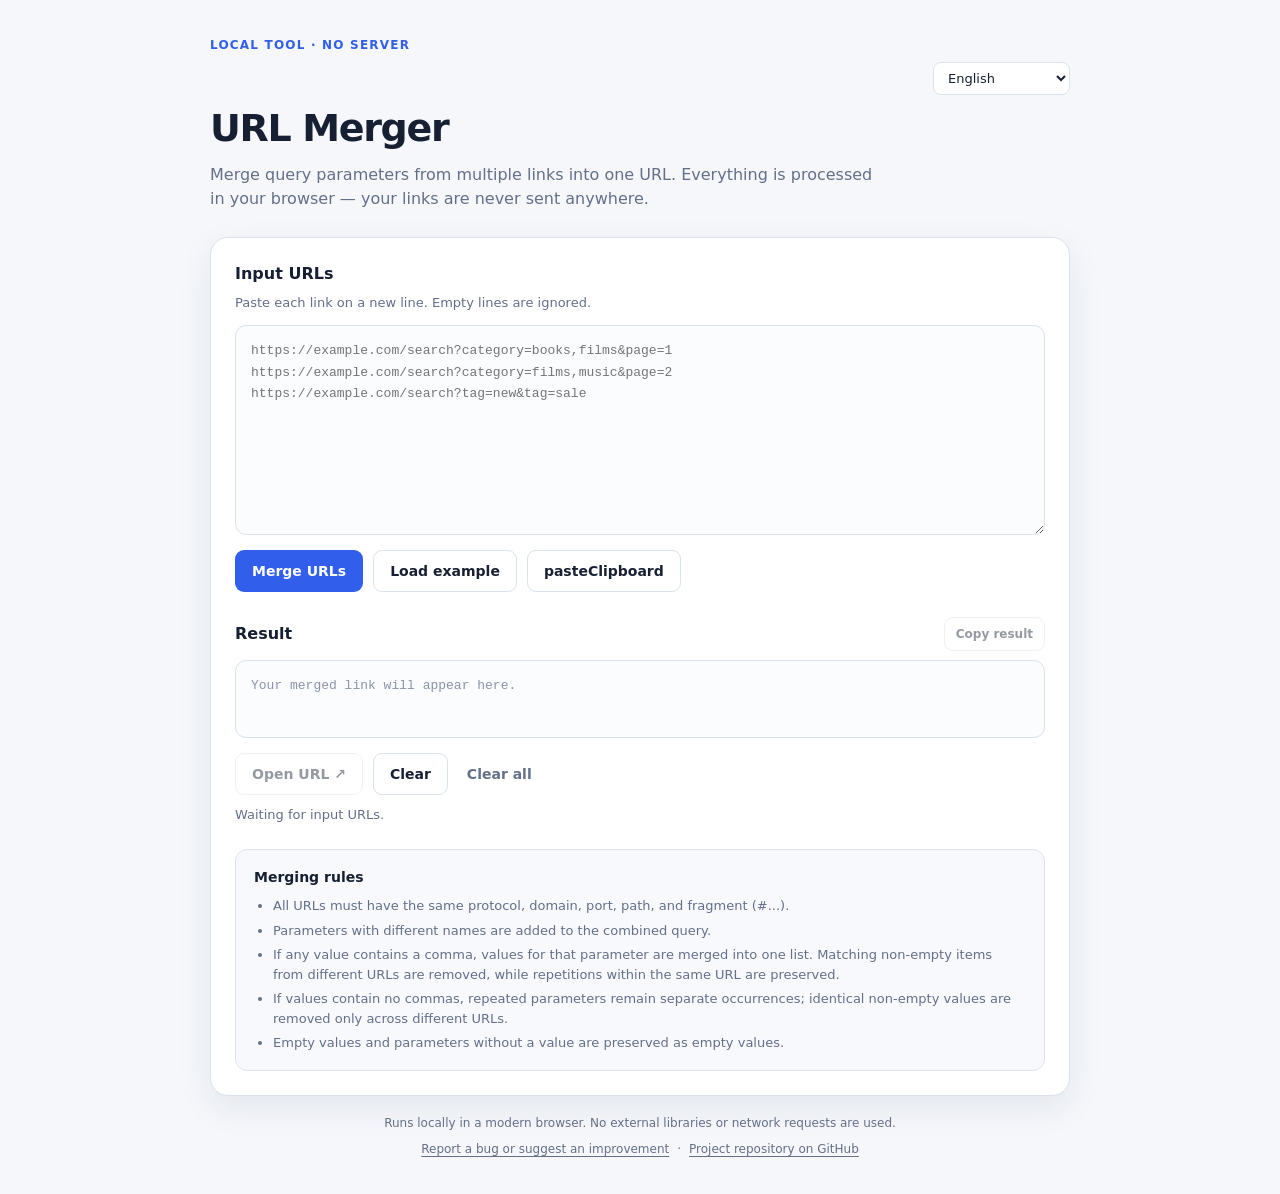
==== index.html @ 236a7df3 "Highlight merged result, relocate copy and clear controls, add clipboard paste" ====
<!doctype html>
<html lang="uk">
<head>
  <meta charset="utf-8">
  <meta name="viewport" content="width=device-width, initial-scale=1">
  <meta name="theme-color" content="#f5f7fb" media="(prefers-color-scheme: light)">
  <meta name="theme-color" content="#111827" media="(prefers-color-scheme: dark)">
  <title>URL Merger — об'єднання параметрів URL</title>
  <meta name="description" content="URL Merger combines query parameters from multiple URLs into one link. Remove duplicates, choose parameters, and copy or open the result — all locally in your browser.">
  <link rel="manifest" href="./manifest.webmanifest">
  <meta name="apple-mobile-web-app-capable" content="yes">
  <meta name="apple-mobile-web-app-status-bar-style" content="default">
  <meta name="apple-mobile-web-app-title" content="URL Merger">
  <link rel="apple-touch-icon" href="./assets/apple-touch-icon.png">
  <link rel="canonical" href="https://vitalijr2.github.io/url-merger/">
  <meta property="og:type" content="website">
  <meta property="og:site_name" content="URL Merger">
  <meta property="og:title" content="URL Merger — Merge URL Query Parameters">
  <meta property="og:description" content="Merge URL query parameters, remove duplicates, and choose which parameters to keep. Free, private, and browser-based.">
  <meta property="og:url" content="https://vitalijr2.github.io/url-merger/">
  <meta property="og:image" content="https://vitalijr2.github.io/url-merger/assets/url-merger-og.png">
  <meta property="og:image:secure_url" content="https://vitalijr2.github.io/url-merger/assets/url-merger-og.png">
  <meta property="og:image:type" content="image/png">
  <meta property="og:image:width" content="1200">
  <meta property="og:image:height" content="630">
  <meta property="og:image:alt" content="URL Merger logo with a black cat digging">
  <meta property="og:logo" content="https://vitalijr2.github.io/url-merger/assets/url-merger-logo.png">
  <meta property="og:locale" content="en_US">
  <meta name="twitter:card" content="summary_large_image">
  <meta name="twitter:image" content="https://vitalijr2.github.io/url-merger/assets/url-merger-og.png">
  <meta name="twitter:title" content="URL Merger — Merge URL Query Parameters">
  <meta name="twitter:description" content="Combine query parameters from multiple URLs into one link, directly in your browser.">
  <script type="application/ld+json">{"@context":"https://schema.org","@type":"WebApplication","name":"URL Merger","url":"https://vitalijr2.github.io/url-merger/","description":"Merge query parameters from multiple URLs into one link, locally in your browser.","applicationCategory":"UtilitiesApplication","operatingSystem":"Any","image":"https://vitalijr2.github.io/url-merger/assets/url-merger-og.png","logo":"https://vitalijr2.github.io/url-merger/assets/url-merger-logo.png"}</script>
  <link rel="icon" type="image/svg+xml" href="data:image/svg+xml,%3Csvg xmlns='http://www.w3.org/2000/svg' viewBox='0 0 100 100'%3E%3Crect width='100' height='100' rx='20' fill='%23315eea'/%3E%3Ctext x='50' y='67' font-size='58' font-family='Arial,sans-serif' font-weight='bold' text-anchor='middle' fill='white'%3EU%3C/text%3E%3C/svg%3E">
  <style>
    :root {
      color-scheme: light;
      --bg: #f5f7fb; --surface: #fff; --text: #172033; --muted: #647089;
      --border: #dce2ec; --accent: #315eea; --accent-hover: #244bd0;
      --danger: #b42318; --success: #18794e; --shadow: 0 12px 34px rgba(28,43,74,.08);
      --field: #fbfcfe; --secondary: #fff; --secondary-hover: #f7f9fc;
      --text-hover: #f1f4f9; --details: #f7f9fd; --placeholder: #8a94a8;
    }
    @media (prefers-color-scheme: dark) {
      :root {
        color-scheme: dark;
        --bg: #111827; --surface: #1f2937; --text: #f3f4f6; --muted: #aab6c8;
        --border: #425069; --accent: #8faaff; --accent-hover: #b1c4ff;
        --danger: #ff9892; --success: #74d8a5; --shadow: 0 12px 34px rgba(0,0,0,.22);
        --field: #151f30; --secondary: #273449; --secondary-hover: #35445d;
        --text-hover: #344258; --details: #253247; --placeholder: #9daac0;
      }
    }
    * { box-sizing: border-box; }
    body { margin: 0; padding: 36px 18px; background: var(--bg); color: var(--text); font: 16px/1.5 system-ui,-apple-system,BlinkMacSystemFont,"Segoe UI",sans-serif; }
    main { width: min(860px,100%); margin: 0 auto; }
    header { margin-bottom: 26px; }
    .eyebrow { margin: 0 0 8px; color: var(--accent); font-size: 12px; font-weight: 750; letter-spacing: .1em; text-transform: uppercase; }
    h1 { margin: 0; font-size: clamp(28px,5vw,38px); line-height: 1.15; letter-spacing: -.035em; }
    .intro { max-width: 680px; margin: 12px 0 0; color: var(--muted); }
    .panel { padding: 24px; background: var(--surface); border: 1px solid var(--border); border-radius: 18px; box-shadow: var(--shadow); }
    label,.section-heading { display: block; margin-bottom: 9px; font-weight: 700; }
    .hint { margin: -2px 0 13px; color: var(--muted); font-size: 13px; }
    textarea,output.result { display: block; width: 100%; min-height: 210px; padding: 14px 15px; border: 1px solid var(--border); border-radius: 11px; background: var(--field); color: var(--text); font: 13px/1.65 ui-monospace,SFMono-Regular,Consolas,monospace; overflow-wrap: anywhere; resize: vertical; }
    textarea:focus { outline: 3px solid rgba(49,94,234,.15); border-color: var(--accent); }
    .update-notice { margin: 0 0 18px; padding: 14px 16px; border: 1px solid var(--border); border-radius: 11px; background: var(--surface); }
    .update-notice[hidden] { display: none; }
    .update-notice .toolbar { margin-top: 10px; }
    .toolbar { display: flex; flex-wrap: wrap; align-items: center; gap: 10px; margin-top: 15px; }
    button { min-height: 42px; padding: 9px 16px; border: 1px solid transparent; border-radius: 9px; font: inherit; font-size: 14px; font-weight: 700; cursor: pointer; transition: background .15s,border-color .15s,transform .15s; }
    button:active { transform: translateY(1px); }
    button:focus-visible, .button-link:focus-visible { outline: 3px solid rgba(49,94,234,.25); outline-offset: 2px; }
    button:disabled { opacity: .45; cursor: not-allowed; }
    .primary { background: #315eea; color: white; } .primary:hover:not(:disabled) { background: #244bd0; }
    .secondary { background: var(--secondary); color: var(--text); border-color: var(--border); } .secondary:hover:not(:disabled):not([aria-disabled="true"]) { background: var(--secondary-hover); }
    .button-link { display: inline-flex; align-items: center; justify-content: center; min-height: 42px; padding: 9px 16px; border: 1px solid var(--border); border-radius: 9px; font: inherit; font-size: 14px; font-weight: 700; line-height: 1.5; text-decoration: none; cursor: pointer; transition: background .15s,border-color .15s,transform .15s; }
    .button-link:active:not([aria-disabled="true"]) { transform: translateY(1px); }
    .button-link[aria-disabled="true"] { opacity: .45; cursor: not-allowed; pointer-events: none; }
    .text-button { min-height: 36px; padding: 6px 9px; color: var(--muted); background: transparent; border: 0; font-weight: 600; }
    .text-button:hover { color: var(--text); background: var(--text-hover); }
    .result-section { margin-top: 25px; } .result { min-height: 78px !important; white-space: pre-wrap; overflow-wrap: anywhere; }
    .result:not(.empty) { border: 2px solid var(--accent); background: var(--details); font-weight: 600; box-shadow: 0 0 0 3px rgba(49,94,234,.07); }
    .result.empty { color: var(--placeholder); }
    .result-heading { display: flex; align-items: center; justify-content: space-between; gap: 10px; margin-bottom: 9px; }
    .result-heading .section-heading { margin: 0; }
    .result-heading button { min-height: 34px; padding: 5px 11px; font-size: 12px; } .status { min-height: 22px; margin: 10px 0 0; color: var(--muted); font-size: 13px; }
    .param-controls { margin-top: 16px; padding: 15px; border: 1px solid var(--border); border-radius: 11px; background: var(--field); }
    .param-controls[hidden] { display: none; }
    .param-controls-header { display: flex; flex-wrap: wrap; align-items: center; justify-content: space-between; gap: 8px; margin-bottom: 10px; }
    .param-controls-title { margin: 0; font-size: 14px; font-weight: 700; }
    .param-controls-actions { display: flex; gap: 6px; }
    .param-controls-actions button { min-height: 30px; padding: 4px 8px; font-size: 12px; }
    .param-list { display: grid; grid-template-columns: repeat(auto-fit,minmax(190px,1fr)); gap: 8px 14px; }
    .param-option { display: flex; align-items: flex-start; gap: 8px; min-width: 0; font-size: 13px; cursor: pointer; }
    .param-option input { flex: 0 0 auto; margin-top: 3px; accent-color: var(--accent); }
    .param-info { display: grid; gap: 2px; min-width: 0; }
    .param-name { font-weight: 700; overflow-wrap: anywhere; }
    .param-values { color: var(--muted); font-size: 12px; overflow-wrap: anywhere; }
    .status.error { color: var(--danger); } .status.success { color: var(--success); }
    .details { margin-top: 22px; padding: 17px 18px; border-radius: 12px; background: var(--details); border: 1px solid var(--border); }
    .details h2 { margin: 0 0 8px; font-size: 14px; } .details ul { margin: 0; padding-left: 19px; color: var(--muted); font-size: 13px; }
    .details li+li { margin-top: 5px; } footer { margin: 18px 4px 0; color: var(--muted); font-size: 12px; text-align: center; }
    footer p { margin: 0 0 8px; } footer nav { display: flex; flex-wrap: wrap; justify-content: center; gap: 8px; }
    footer a { color: var(--muted); text-decoration: underline; text-underline-offset: 3px; }
    footer a:hover { color: var(--accent); }
    .language-control { display:flex; justify-content: flex-end; margin-bottom: 12px }
    .language-control select { padding: 7px 30px 7px 10px; border: 1px solid var(--border); border-radius: 8px; background: var(--surface); color: var(--text); font: inherit; font-size: 13px }
    .visually-hidden {position: absolute; width: 1px; height: 1px; padding: 0; margin: -1px; overflow: hidden; clip: rect(0,0,0,0); white-space: nowrap; border: 0}
    @media (max-width:560px) { body { padding: 22px 12px; } .panel { padding: 17px; border-radius: 14px; } .toolbar button { flex: 1 1 auto; } textarea { min-height: 190px; } }
  </style>
</head>
<body>
  <main>
    <section class="update-notice" id="updateNotice" hidden role="status">
      <strong data-i18n="updateAvailable">A new version of URL Merger is available.</strong>
      <div class="toolbar">
        <button class="primary" type="button" id="updateNow" data-i18n="updateNow">Update</button>
        <button class="secondary" type="button" id="updateLater" data-i18n="updateLater">Later</button>
      </div>
    </section>
    <header>
      <p class="eyebrow" data-i18n="eyebrow">Локальний інструмент · без сервера</p>
      <div class="language-control"><label class="visually-hidden" for="language">Language</label><select id="language" aria-label="Language"><option value="uk">Українська</option><option value="en">English</option><option value="pl">Polski</option><option value="zh-CN">简体中文</option><option value="ja">日本語</option><option value="de">Deutsch</option><option value="fr">Français</option><option value="es">Español</option><option value="pt">Português</option><option value="sw">Kiswahili</option><option value="ha">Hausa</option></select></div>
      <h1>URL Merger</h1>
      <p class="intro" data-i18n="intro">Об'єднай параметри запиту з кількох посилань в один URL. Уся обробка відбувається у твоєму браузері — посилання нікуди не надсилаються.</p>
    </header>
    <section class="panel" aria-label="Об'єднання URL">
      <label for="urls" data-i18n="inputLabel">Вхідні URL</label>
      <p class="hint" data-i18n="inputHint">Встав кожне посилання з нового рядка. Порожні рядки ігноруються.</p>
      <textarea id="urls" spellcheck="false" autocapitalize="off" autocomplete="off" placeholder="https://example.com/search?category=books,films&amp;page=1&#10;https://example.com/search?category=films,music&amp;page=2&#10;https://example.com/search?tag=new&amp;tag=sale"></textarea>
      <div class="toolbar">
        <button class="primary" id="merge" type="button" data-i18n="merge">Об'єднати URL</button>
        <button class="secondary" id="sample" type="button" data-i18n="sample">Завантажити приклад</button>
        <button class="secondary" id="pasteClipboard" type="button" data-i18n="pasteClipboard">Вставити з буфера</button>
      </div>
      <div class="result-section">
        <div class="result-heading"><div class="section-heading" data-i18n="resultHeading">Результат</div><button class="secondary" id="copy" type="button" data-i18n="copy" disabled>Копіювати результат</button></div>
        <output class="result empty" id="result" data-i18n="resultPlaceholder" aria-live="polite">Тут з'явиться об'єднане посилання.</output>
        <section class="param-controls" id="paramControls" aria-labelledby="paramControlsTitle" hidden>
          <div class="param-controls-header">
            <h3 class="param-controls-title" id="paramControlsTitle" data-i18n="paramsTitle">Параметри результату</h3>
            <div class="param-controls-actions">
              <button class="secondary" id="selectAllParams" type="button" data-i18n="selectAll">Усі</button>
              <button class="secondary" id="selectNoParams" type="button" data-i18n="selectNone">Жодного</button>
            </div>
          </div>
          <div class="param-list" id="paramList"></div>
        </section>
        <div class="toolbar">
          <a class="secondary button-link" id="openUrl" target="_blank" rel="noopener noreferrer" aria-disabled="true" tabindex="-1" data-i18n="openUrl">Відкрити URL ↗</a>
          <button class="secondary" id="clearResult" type="button" data-i18n="clear">Очистити</button>
          <button class="text-button" id="clear" type="button" data-i18n="clearAll">Очистити все</button>
        </div>
        <p class="status" id="status" data-i18n="waiting" role="status">Очікую на вхідні посилання.</p>
      </div>
      <div class="details">
        <h2 data-i18n="rulesTitle">Правила об'єднання</h2>
        <ul>
          <li data-i18n="rule1">Усі URL мають мати однакові протокол, домен, порт, шлях і фрагмент (#...).</li>
          <li data-i18n="rule2">Параметри з різними назвами додаються до спільного запиту.</li>
          <li data-i18n="rule3">Якщо хоча б одне значення параметра містить кому, усі його значення об'єднуються в один список; дублікати прибираються, порядок першої появи зберігається.</li>
          <li data-i18n="rule4">Якщо значення не містять коми, повторювані параметри залишаються окремими входженнями; однакові непорожні значення прибираються лише між різними URL.</li>
          <li data-i18n="rule5">Порожні значення та параметри без значення зберігаються як порожні значення.</li>
        </ul>
      </div>
    </section>
    <footer>
      <p data-i18n="footerText">Працює локально у сучасному браузері. Зовнішні бібліотеки та мережеві запити не використовуються.</p>
      <nav aria-label="Посилання на проєкт">
        <a href="https://github.com/vitalijr2/url-merger/issues/new/choose" target="_blank" rel="noopener noreferrer" data-i18n="reportIssue">Повідомити про помилку або запропонувати покращення</a>
        <span aria-hidden="true">·</span>
        <a href="https://github.com/vitalijr2/url-merger" target="_blank" rel="noopener noreferrer" data-i18n="repository">Репозиторій проєкту на GitHub</a>
      </nav>
    </footer>
  </main>
  <script src="./merger.js"></script>
  <script src="./translation.js"></script>
  <script>
    "use strict";
    const input=document.getElementById("urls"), result=document.getElementById("result"), status=document.getElementById("status");
    const copyButton=document.getElementById("copy"), openUrlLink=document.getElementById("openUrl");
    let mergedUrl="",fullMergedUrl="";
    const paramControls=document.getElementById("paramControls"),paramList=document.getElementById("paramList");
    let enabledParams=new Set();
    function setStatus(message,type=""){status.textContent=message;status.className="status"+(type?" "+type:"");}
    function parseInputLines(text){return text.split(/\r?\n/).map(line=>line.trim()).filter(Boolean);}
    function showResult(value){mergedUrl=value;result.textContent=value;result.classList.remove("empty");copyButton.disabled=false;openUrlLink.href=value;openUrlLink.setAttribute("aria-disabled","false");openUrlLink.removeAttribute("tabindex");}
    function updateMergedUrl(){
      const url=new URL(fullMergedUrl),filtered=new URLSearchParams();
      for(const [key,value] of url.searchParams.entries()) if(enabledParams.has(key)) filtered.append(key,value);
      url.search=filtered.toString();
      showResult(url.href);
    }
    function renderParamControls(){
      const valuesByName=new Map();
      for(const [name,value] of new URL(fullMergedUrl).searchParams.entries()){
        if(!valuesByName.has(name))valuesByName.set(name,[]);
        valuesByName.get(name).push(value);
      }
      paramList.replaceChildren();
      for(const [name,values] of valuesByName){
        const label=document.createElement("label"),checkbox=document.createElement("input");
        const info=document.createElement("span"),nameText=document.createElement("span"),valueText=document.createElement("span");
        label.className="param-option";checkbox.type="checkbox";checkbox.checked=enabledParams.has(name);
        checkbox.addEventListener("change",()=>{if(checkbox.checked)enabledParams.add(name);else enabledParams.delete(name);updateMergedUrl();});
        info.className="param-info";nameText.className="param-name";valueText.className="param-values";
        nameText.textContent=name+" ("+values.length+")";
        valueText.textContent=values.map(value=>value===""?"["+t("emptyValue")+"]":value).join(" · ");
        info.append(nameText,valueText);label.append(checkbox,info);paramList.append(label);
      }
      paramControls.hidden=valuesByName.size===0;
    }
    function setAllParams(enabled){
      enabledParams=new Set(enabled?new URL(fullMergedUrl).searchParams.keys():[]);
      paramList.querySelectorAll('input[type="checkbox"]').forEach(checkbox=>{checkbox.checked=enabled;});
      updateMergedUrl();
    }
    function resetResult(){
      mergedUrl="";fullMergedUrl="";enabledParams.clear();paramList.replaceChildren();paramControls.hidden=true;
      result.textContent=t("resultPlaceholder");result.classList.add("empty");copyButton.disabled=true;
      openUrlLink.removeAttribute("href");openUrlLink.setAttribute("aria-disabled","true");openUrlLink.setAttribute("tabindex","-1");
    }
    input.addEventListener("paste",event=>{
      const pasted=event.clipboardData?.getData("text");
      if(!pasted||input.selectionStart!==input.selectionEnd)return;
      const start=input.selectionStart,end=input.selectionEnd,original=input.value;
      const atEnd=start===original.length;
      const lineStart=original.lastIndexOf("\n",start-1)+1;
      const lineEndIndex=original.indexOf("\n",start);
      const lineEnd=lineEndIndex===-1?original.length:lineEndIndex;
      const emptyLine=original.slice(lineStart,lineEnd).trim()==="";
      if(!atEnd&&!emptyLine)return;
      const lines=pasted.split(/\r?\n/).map(line=>line.trim()).filter(Boolean);
      if(lines.length===0||!lines.every(line=>{
        try{const url=new URL(line);return url.protocol==="http:"||url.protocol==="https:";}catch{return false;}
      }))return;
      const normalized=pasted.replace(/\r\n?/g,"\n");
      const prefix=atEnd&&start>0&&original[start-1]!=="\n"?"\n":"";
      const suffix=normalized.endsWith("\n")||original[start]==="\n"?"":"\n";
      const insertion=prefix+normalized+suffix;
      event.preventDefault();
      input.setRangeText(insertion,start,end,"end");
    });
    document.getElementById("merge").addEventListener("click",()=>{
      try{const urls=parseInputLines(input.value),merged=mergeUrls(urls,t);fullMergedUrl=merged;enabledParams=new Set(new URL(fullMergedUrl).searchParams.keys());renderParamControls();updateMergedUrl();setStatus(t("done",{n:urls.length}),"success");}
      catch(error){resetResult();setStatus(error.message,"error");}
    });
    document.getElementById("sample").addEventListener("click",()=>{
      input.value=["https://example.com/search?category=books,films&page=1","https://example.com/search?category=films,music&page=2","https://example.com/search?tag=new&tag=sale"].join("\n");
      setStatus(t("sampleLoaded"));input.focus();
    });
    document.getElementById("pasteClipboard").addEventListener("click",async()=>{
      try{
        const text=await navigator.clipboard.readText();
        if(!text){setStatus(t("clipboardEmpty"));return;}
        const separator=input.value&&!input.value.endsWith("\n")?"\n":"";
        input.value+=separator+text;
        input.focus();setStatus(t("pasted"));
      }catch{setStatus(t("pasteFail"),"error");}
    });
    document.getElementById("clear").addEventListener("click",()=>{input.value="";resetResult();setStatus(t("cleared"));input.focus();});
    document.getElementById("selectAllParams").addEventListener("click",()=>setAllParams(true));
    document.getElementById("selectNoParams").addEventListener("click",()=>setAllParams(false));
    copyButton.addEventListener("click",async()=>{
      if(!mergedUrl)return;
      try{await navigator.clipboard.writeText(mergedUrl);setStatus(t("copied"),"success");}
      catch{setStatus(t("copyFail"),"error");}
    });
    document.getElementById("clearResult").addEventListener("click",()=>{resetResult();setStatus(t("resultCleared"));});
  </script>
  <script>
    const languageSelect=document.getElementById("language");
    let currentLanguage="en";
    function t(key,values={}){let value=translations[currentLanguage]?.[key]||translations.en[key]||key;for(const [name,replacement] of Object.entries(values))value=value.replaceAll("{"+name+"}",replacement);return value;}
    function applyLanguage(language){currentLanguage=translations[language]?language:"en";document.documentElement.lang=currentLanguage;document.querySelectorAll("[data-i18n]").forEach(el=>{if(el===result&&fullMergedUrl)return;el.textContent=t(el.dataset.i18n);});languageSelect.value=currentLanguage;try{localStorage.setItem("url-merger-language",currentLanguage);}catch{}if(fullMergedUrl){renderParamControls();updateMergedUrl();setStatus(t("done",{n:parseInputLines(input.value).length}),"success");}else{setStatus(t("waiting"));}}
    let savedLanguage=null;try{savedLanguage=localStorage.getItem("url-merger-language");}catch{}
    const browserLanguage=(navigator.languages||[navigator.language||"en"]).map(x=>x.toLowerCase()).find(x=>Object.keys(translations).some(code=>x===code.toLowerCase()||x.startsWith(code.toLowerCase()+"-")));
    const detectedLanguage=browserLanguage?Object.keys(translations).find(code=>browserLanguage===code.toLowerCase()||browserLanguage.startsWith(code.toLowerCase()+"-")):"en";
    applyLanguage(savedLanguage&&translations[savedLanguage]?savedLanguage:detectedLanguage);
    languageSelect.addEventListener("change",()=>applyLanguage(languageSelect.value));
  </script>
  <script>
    (() => {
      const notice = document.getElementById("updateNotice");
      const draftKey = "url-merger-update-draft";
      let pendingWorker = null;
      let dismissedWorker = null;
      let refreshing = false;

      try {
        const draft = sessionStorage.getItem(draftKey);
        if (draft !== null) {
          input.value = draft;
          sessionStorage.removeItem(draftKey);
        }
      } catch {}

      function offerUpdate(worker) {
        if (!worker || worker === dismissedWorker) return;
        pendingWorker = worker;
        notice.hidden = false;
      }

      if (!("serviceWorker" in navigator)) return;
      navigator.serviceWorker.addEventListener("controllerchange", () => {
        if (refreshing) return;
        refreshing = true;
        window.location.reload();
      });

      document.getElementById("updateNow").addEventListener("click", () => {
        if (!pendingWorker) return;
        try { sessionStorage.setItem(draftKey, input.value); } catch {}
        document.getElementById("updateNow").disabled = true;
        pendingWorker.postMessage({type: "SKIP_WAITING"});
      });
      document.getElementById("updateLater").addEventListener("click", () => {
        dismissedWorker = pendingWorker;
        notice.hidden = true;
        pendingWorker = null;
      });

      window.addEventListener("load", async () => {
        try {
          const registration = await navigator.serviceWorker.register("./sw.js", {updateViaCache: "none"});
          const check = async () => {
            if (!navigator.onLine) return;
            try {
              const response = await fetch("./version.json", {cache: "no-store"});
              if (!response.ok) return;
              const remote = await response.json();
              if (!remote.version) return;
              const installed = sessionStorage.getItem("url-merger-known-version");
              if (installed !== remote.version) {
                await registration.update();
                sessionStorage.setItem("url-merger-known-version", remote.version);
              }
              if (registration.waiting && navigator.serviceWorker.controller) {
                offerUpdate(registration.waiting, remote.version);
              }
            } catch (error) { console.warn("Update check failed:", error); }
          };
          registration.addEventListener("updatefound", () => {
            const worker = registration.installing;
            worker?.addEventListener("statechange", () => {
              if (worker.state === "installed" && navigator.serviceWorker.controller) {
                offerUpdate(worker, worker.scriptURL);
              }
            });
          });
          if (registration.waiting && navigator.serviceWorker.controller) offerUpdate(registration.waiting, "pending");
          await check();
          window.addEventListener("focus", check);
          window.addEventListener("online", check);
          document.addEventListener("visibilitychange", () => { if (!document.hidden) check(); });
        } catch (error) {
          console.warn("Service Worker registration failed:", error);
        }
      });
    })();
  </script>
</body>
</html>
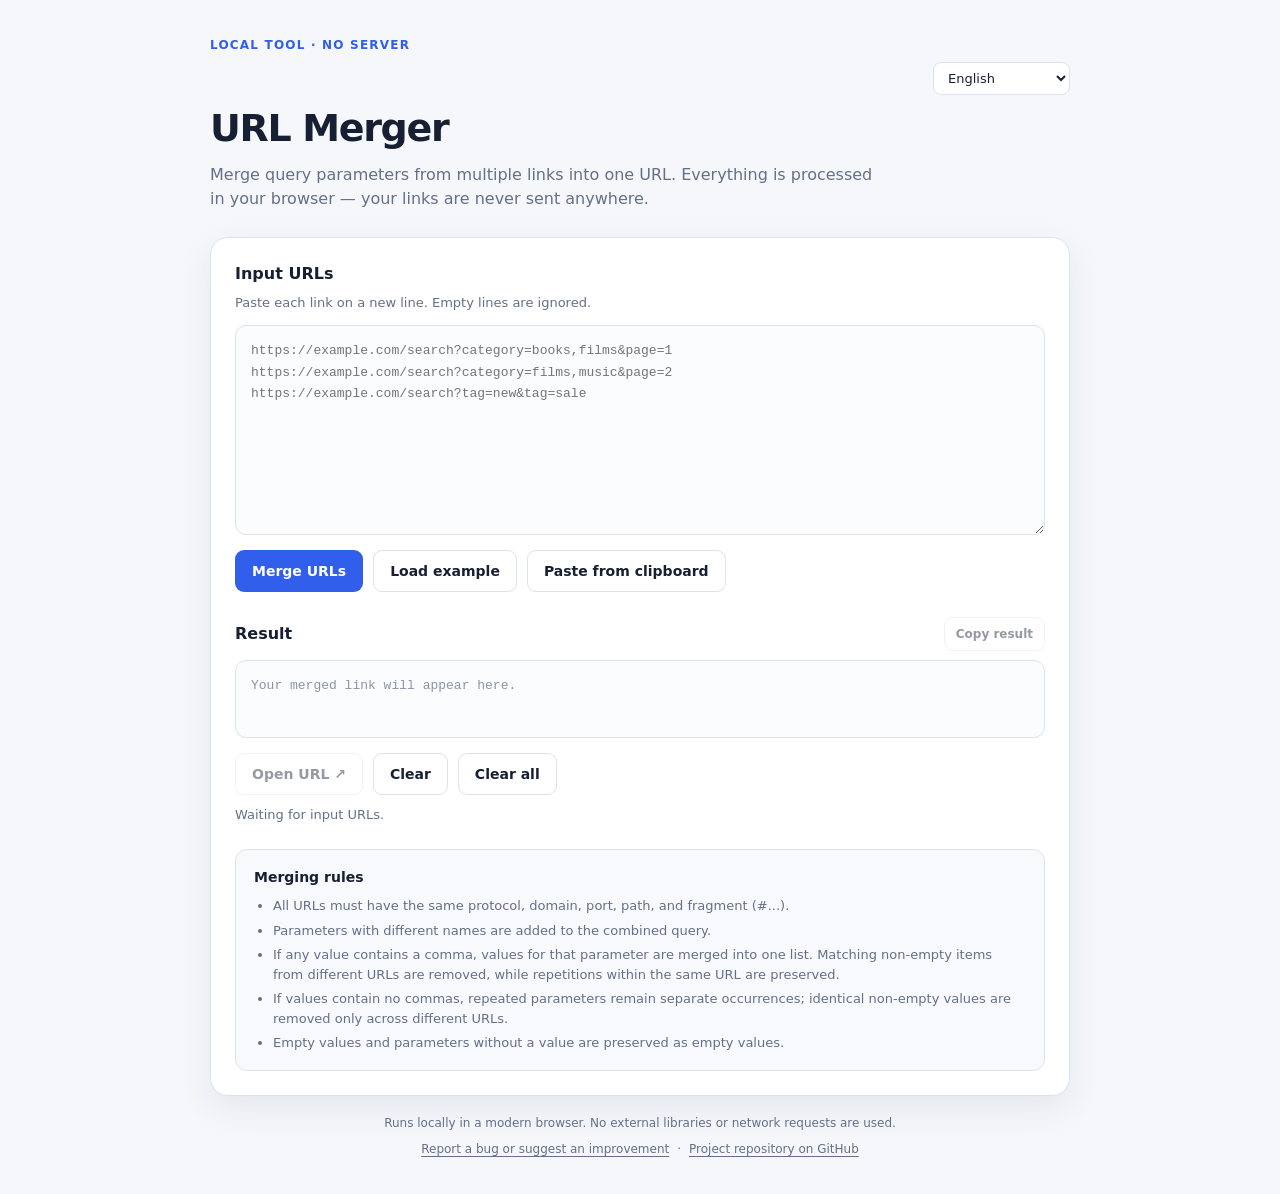
==== commit 32baae47: "Give Clear all button a visible outlined style" ====
--- a/index.html
+++ b/index.html
@@ -149,7 +149,7 @@
         <div class="toolbar">
           <a class="secondary button-link" id="openUrl" target="_blank" rel="noopener noreferrer" aria-disabled="true" tabindex="-1" data-i18n="openUrl">Відкрити URL ↗</a>
           <button class="secondary" id="clearResult" type="button" data-i18n="clear">Очистити</button>
-          <button class="text-button" id="clear" type="button" data-i18n="clearAll">Очистити все</button>
+          <button class="secondary" id="clear" type="button" data-i18n="clearAll">Очистити все</button>
         </div>
         <p class="status" id="status" data-i18n="waiting" role="status">Очікую на вхідні посилання.</p>
       </div>
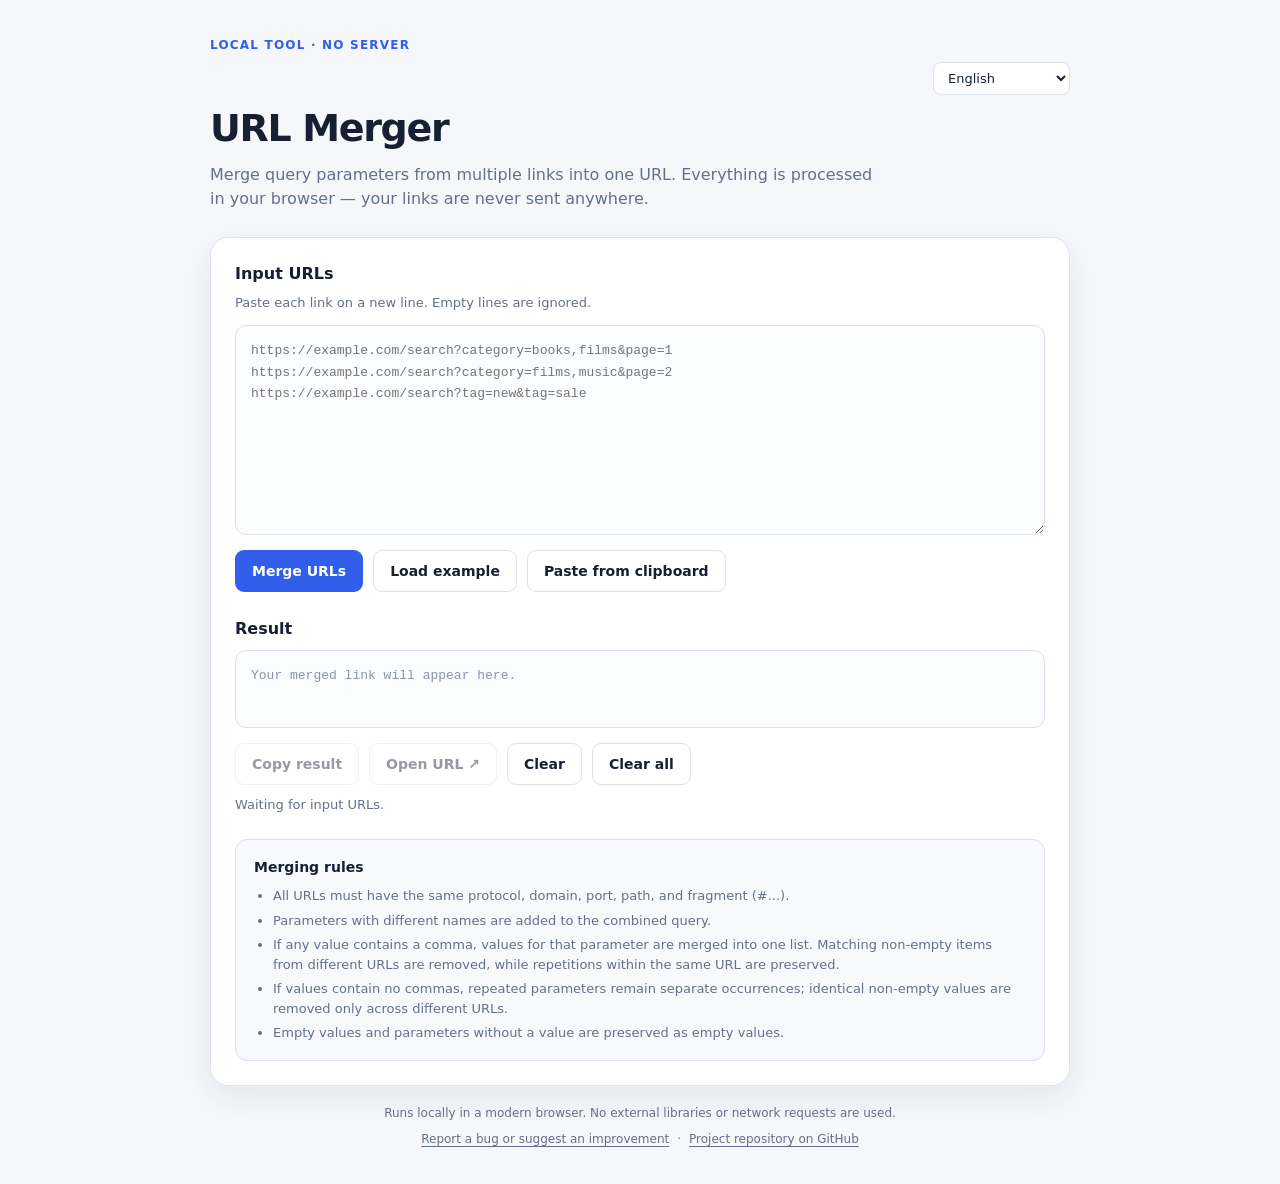
==== commit 6ff87fc2: "Add merge copy and clear keyboard shortcuts with logical Tab navigation" ====
--- a/index.html
+++ b/index.html
@@ -83,6 +83,13 @@
     .result.empty { color: var(--placeholder); }
     .result-heading { display: flex; align-items: center; justify-content: space-between; gap: 10px; margin-bottom: 9px; }
     .result-heading .section-heading { margin: 0; }
+    .result-actions { position: relative; }
+    .result-section { display: flex; flex-direction: column; }
+    .result-heading { order: 0; }
+    .result-section > .result { order: 1; }
+    .result-section > .param-controls { order: 2; }
+    .result-actions { order: 3; }
+    .result-section > .status { order: 4; }
     .result-heading button { min-height: 34px; padding: 5px 11px; font-size: 12px; } .status { min-height: 22px; margin: 10px 0 0; color: var(--muted); font-size: 13px; }
     .param-controls { margin-top: 16px; padding: 15px; border: 1px solid var(--border); border-radius: 11px; background: var(--field); }
     .param-controls[hidden] { display: none; }
@@ -134,7 +141,7 @@
         <button class="secondary" id="pasteClipboard" type="button" data-i18n="pasteClipboard">Вставити з буфера</button>
       </div>
       <div class="result-section">
-        <div class="result-heading"><div class="section-heading" data-i18n="resultHeading">Результат</div><button class="secondary" id="copy" type="button" data-i18n="copy" disabled>Копіювати результат</button></div>
+        <div class="result-heading"><div class="section-heading" data-i18n="resultHeading">Результат</div></div>
         <output class="result empty" id="result" data-i18n="resultPlaceholder" aria-live="polite">Тут з'явиться об'єднане посилання.</output>
         <section class="param-controls" id="paramControls" aria-labelledby="paramControlsTitle" hidden>
           <div class="param-controls-header">
@@ -146,7 +153,8 @@
           </div>
           <div class="param-list" id="paramList"></div>
         </section>
-        <div class="toolbar">
+        <div class="toolbar result-actions">
+          <button class="secondary" id="copy" type="button" data-i18n="copy" disabled>Копіювати результат</button>
           <a class="secondary button-link" id="openUrl" target="_blank" rel="noopener noreferrer" aria-disabled="true" tabindex="-1" data-i18n="openUrl">Відкрити URL ↗</a>
           <button class="secondary" id="clearResult" type="button" data-i18n="clear">Очистити</button>
           <button class="secondary" id="clear" type="button" data-i18n="clearAll">Очистити все</button>
@@ -180,11 +188,13 @@
     const input=document.getElementById("urls"), result=document.getElementById("result"), status=document.getElementById("status");
     const copyButton=document.getElementById("copy"), openUrlLink=document.getElementById("openUrl");
     let mergedUrl="",fullMergedUrl="";
+    let copyFeedbackTimer=null;
+    function resetCopyFeedback(){clearTimeout(copyFeedbackTimer);copyFeedbackTimer=null;copyButton.textContent=t("copy");}
     const paramControls=document.getElementById("paramControls"),paramList=document.getElementById("paramList");
     let enabledParams=new Set();
     function setStatus(message,type=""){status.textContent=message;status.className="status"+(type?" "+type:"");}
     function parseInputLines(text){return text.split(/\r?\n/).map(line=>line.trim()).filter(Boolean);}
-    function showResult(value){mergedUrl=value;result.textContent=value;result.classList.remove("empty");copyButton.disabled=false;openUrlLink.href=value;openUrlLink.setAttribute("aria-disabled","false");openUrlLink.removeAttribute("tabindex");}
+    function showResult(value){resetCopyFeedback();mergedUrl=value;result.textContent=value;result.classList.remove("empty");copyButton.disabled=false;openUrlLink.href=value;openUrlLink.setAttribute("aria-disabled","false");openUrlLink.removeAttribute("tabindex");}
     function updateMergedUrl(){
       const url=new URL(fullMergedUrl),filtered=new URLSearchParams();
       for(const [key,value] of url.searchParams.entries()) if(enabledParams.has(key)) filtered.append(key,value);
@@ -216,6 +226,7 @@
       updateMergedUrl();
     }
     function resetResult(){
+      resetCopyFeedback();
       mergedUrl="";fullMergedUrl="";enabledParams.clear();paramList.replaceChildren();paramControls.hidden=true;
       result.textContent=t("resultPlaceholder");result.classList.add("empty");copyButton.disabled=true;
       openUrlLink.removeAttribute("href");openUrlLink.setAttribute("aria-disabled","true");openUrlLink.setAttribute("tabindex","-1");
@@ -263,10 +274,19 @@
     document.getElementById("selectNoParams").addEventListener("click",()=>setAllParams(false));
     copyButton.addEventListener("click",async()=>{
       if(!mergedUrl)return;
-      try{await navigator.clipboard.writeText(mergedUrl);setStatus(t("copied"),"success");}
-      catch{setStatus(t("copyFail"),"error");}
+      try{await navigator.clipboard.writeText(mergedUrl);resetCopyFeedback();copyButton.textContent=t("copied");copyFeedbackTimer=setTimeout(resetCopyFeedback,1800);}
+      catch{resetCopyFeedback();setStatus(t("copyFail"),"error");}
     });
     document.getElementById("clearResult").addEventListener("click",()=>{resetResult();setStatus(t("resultCleared"));});
+    document.addEventListener("keydown",event=>{
+      if(event.repeat||event.isComposing||event.altKey)return;
+      const modifier=event.ctrlKey||event.metaKey;
+      if(!modifier)return;
+      const key=event.key.toLowerCase();
+      if(key==="enter"&&!event.shiftKey){event.preventDefault();document.getElementById("merge").click();}
+      else if(key==="c"&&event.shiftKey&&mergedUrl){event.preventDefault();copyButton.click();}
+      else if(key==="backspace"&&event.shiftKey&&fullMergedUrl){event.preventDefault();document.getElementById("clearResult").click();}
+    });
   </script>
   <script>
     const languageSelect=document.getElementById("language");
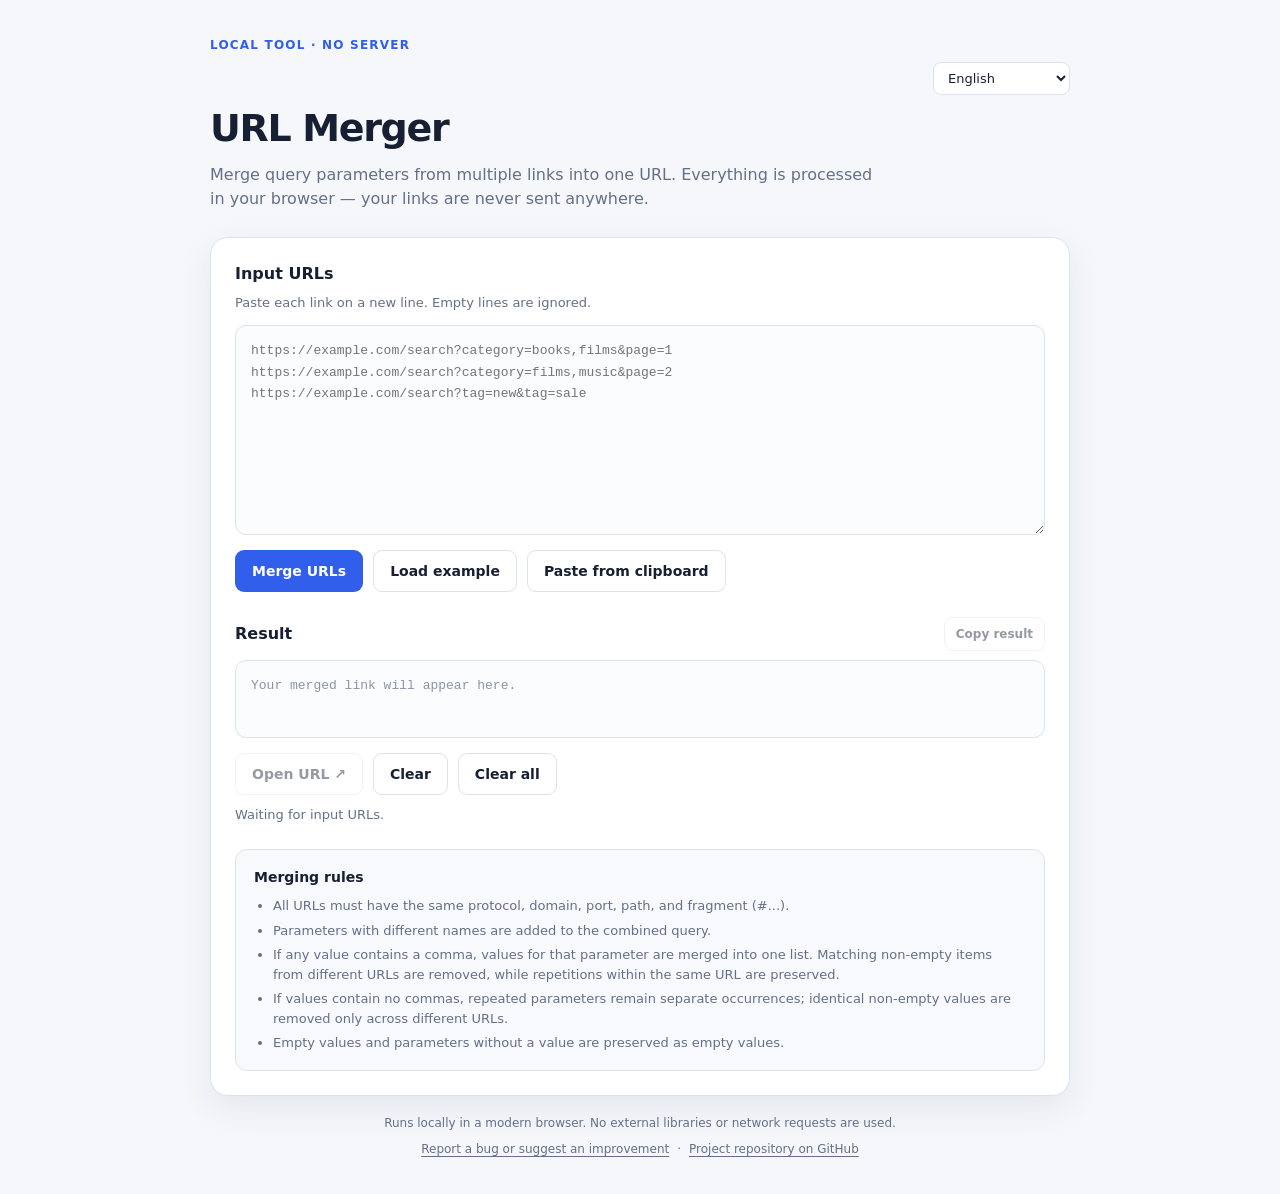
==== commit 556875a7: "Keep copy button beside result heading while retaining keyboard shortcuts" ====
--- a/index.html
+++ b/index.html
@@ -141,7 +141,7 @@
         <button class="secondary" id="pasteClipboard" type="button" data-i18n="pasteClipboard">Вставити з буфера</button>
       </div>
       <div class="result-section">
-        <div class="result-heading"><div class="section-heading" data-i18n="resultHeading">Результат</div></div>
+        <div class="result-heading"><div class="section-heading" data-i18n="resultHeading">Результат</div><button class="secondary" id="copy" type="button" data-i18n="copy" disabled>Копіювати результат</button></div>
         <output class="result empty" id="result" data-i18n="resultPlaceholder" aria-live="polite">Тут з'явиться об'єднане посилання.</output>
         <section class="param-controls" id="paramControls" aria-labelledby="paramControlsTitle" hidden>
           <div class="param-controls-header">
@@ -154,7 +154,6 @@
           <div class="param-list" id="paramList"></div>
         </section>
         <div class="toolbar result-actions">
-          <button class="secondary" id="copy" type="button" data-i18n="copy" disabled>Копіювати результат</button>
           <a class="secondary button-link" id="openUrl" target="_blank" rel="noopener noreferrer" aria-disabled="true" tabindex="-1" data-i18n="openUrl">Відкрити URL ↗</a>
           <button class="secondary" id="clearResult" type="button" data-i18n="clear">Очистити</button>
           <button class="secondary" id="clear" type="button" data-i18n="clearAll">Очистити все</button>
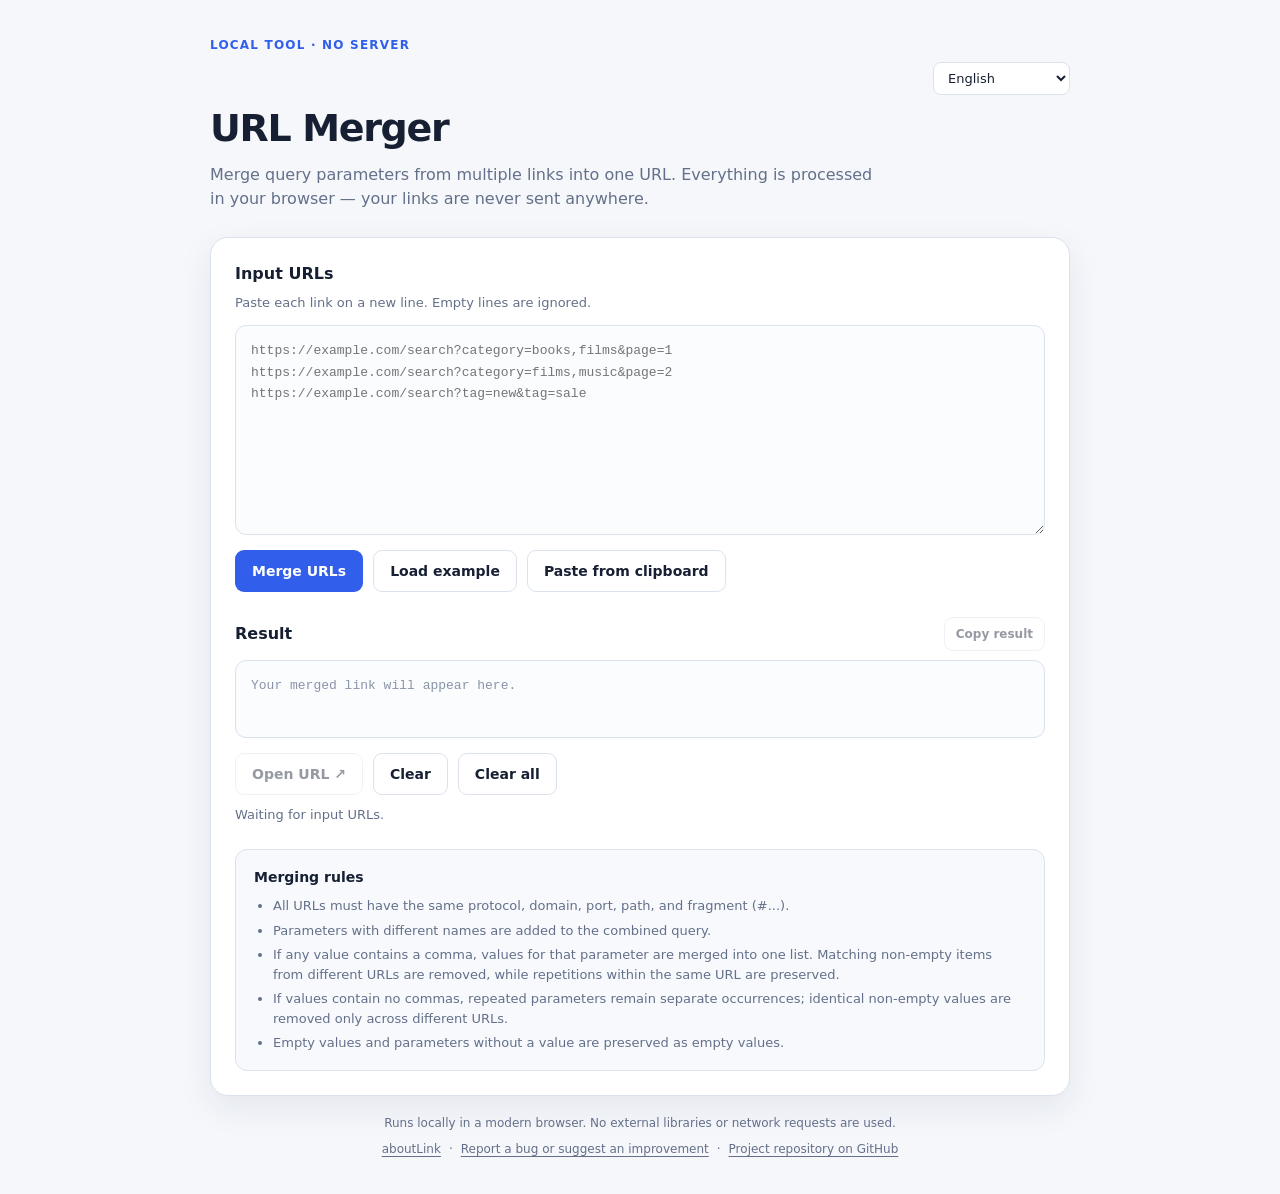
==== commit f4bbc597: "Use shared stylesheet and link to About page" ====
--- a/index.html
+++ b/index.html
@@ -32,89 +32,7 @@
   <meta name="twitter:description" content="Combine query parameters from multiple URLs into one link, directly in your browser.">
   <script type="application/ld+json">{"@context":"https://schema.org","@type":"WebApplication","name":"URL Merger","url":"https://vitalijr2.github.io/url-merger/","description":"Merge query parameters from multiple URLs into one link, locally in your browser.","applicationCategory":"UtilitiesApplication","operatingSystem":"Any","image":"https://vitalijr2.github.io/url-merger/assets/url-merger-og.png","logo":"https://vitalijr2.github.io/url-merger/assets/url-merger-logo.png"}</script>
   <link rel="icon" type="image/svg+xml" href="data:image/svg+xml,%3Csvg xmlns='http://www.w3.org/2000/svg' viewBox='0 0 100 100'%3E%3Crect width='100' height='100' rx='20' fill='%23315eea'/%3E%3Ctext x='50' y='67' font-size='58' font-family='Arial,sans-serif' font-weight='bold' text-anchor='middle' fill='white'%3EU%3C/text%3E%3C/svg%3E">
-  <style>
-    :root {
-      color-scheme: light;
-      --bg: #f5f7fb; --surface: #fff; --text: #172033; --muted: #647089;
-      --border: #dce2ec; --accent: #315eea; --accent-hover: #244bd0;
-      --danger: #b42318; --success: #18794e; --shadow: 0 12px 34px rgba(28,43,74,.08);
-      --field: #fbfcfe; --secondary: #fff; --secondary-hover: #f7f9fc;
-      --text-hover: #f1f4f9; --details: #f7f9fd; --placeholder: #8a94a8;
-    }
-    @media (prefers-color-scheme: dark) {
-      :root {
-        color-scheme: dark;
-        --bg: #111827; --surface: #1f2937; --text: #f3f4f6; --muted: #aab6c8;
-        --border: #425069; --accent: #8faaff; --accent-hover: #b1c4ff;
-        --danger: #ff9892; --success: #74d8a5; --shadow: 0 12px 34px rgba(0,0,0,.22);
-        --field: #151f30; --secondary: #273449; --secondary-hover: #35445d;
-        --text-hover: #344258; --details: #253247; --placeholder: #9daac0;
-      }
-    }
-    * { box-sizing: border-box; }
-    body { margin: 0; padding: 36px 18px; background: var(--bg); color: var(--text); font: 16px/1.5 system-ui,-apple-system,BlinkMacSystemFont,"Segoe UI",sans-serif; }
-    main { width: min(860px,100%); margin: 0 auto; }
-    header { margin-bottom: 26px; }
-    .eyebrow { margin: 0 0 8px; color: var(--accent); font-size: 12px; font-weight: 750; letter-spacing: .1em; text-transform: uppercase; }
-    h1 { margin: 0; font-size: clamp(28px,5vw,38px); line-height: 1.15; letter-spacing: -.035em; }
-    .intro { max-width: 680px; margin: 12px 0 0; color: var(--muted); }
-    .panel { padding: 24px; background: var(--surface); border: 1px solid var(--border); border-radius: 18px; box-shadow: var(--shadow); }
-    label,.section-heading { display: block; margin-bottom: 9px; font-weight: 700; }
-    .hint { margin: -2px 0 13px; color: var(--muted); font-size: 13px; }
-    textarea,output.result { display: block; width: 100%; min-height: 210px; padding: 14px 15px; border: 1px solid var(--border); border-radius: 11px; background: var(--field); color: var(--text); font: 13px/1.65 ui-monospace,SFMono-Regular,Consolas,monospace; overflow-wrap: anywhere; resize: vertical; }
-    textarea:focus { outline: 3px solid rgba(49,94,234,.15); border-color: var(--accent); }
-    .update-notice { margin: 0 0 18px; padding: 14px 16px; border: 1px solid var(--border); border-radius: 11px; background: var(--surface); }
-    .update-notice[hidden] { display: none; }
-    .update-notice .toolbar { margin-top: 10px; }
-    .toolbar { display: flex; flex-wrap: wrap; align-items: center; gap: 10px; margin-top: 15px; }
-    button { min-height: 42px; padding: 9px 16px; border: 1px solid transparent; border-radius: 9px; font: inherit; font-size: 14px; font-weight: 700; cursor: pointer; transition: background .15s,border-color .15s,transform .15s; }
-    button:active { transform: translateY(1px); }
-    button:focus-visible, .button-link:focus-visible { outline: 3px solid rgba(49,94,234,.25); outline-offset: 2px; }
-    button:disabled { opacity: .45; cursor: not-allowed; }
-    .primary { background: #315eea; color: white; } .primary:hover:not(:disabled) { background: #244bd0; }
-    .secondary { background: var(--secondary); color: var(--text); border-color: var(--border); } .secondary:hover:not(:disabled):not([aria-disabled="true"]) { background: var(--secondary-hover); }
-    .button-link { display: inline-flex; align-items: center; justify-content: center; min-height: 42px; padding: 9px 16px; border: 1px solid var(--border); border-radius: 9px; font: inherit; font-size: 14px; font-weight: 700; line-height: 1.5; text-decoration: none; cursor: pointer; transition: background .15s,border-color .15s,transform .15s; }
-    .button-link:active:not([aria-disabled="true"]) { transform: translateY(1px); }
-    .button-link[aria-disabled="true"] { opacity: .45; cursor: not-allowed; pointer-events: none; }
-    .text-button { min-height: 36px; padding: 6px 9px; color: var(--muted); background: transparent; border: 0; font-weight: 600; }
-    .text-button:hover { color: var(--text); background: var(--text-hover); }
-    .result-section { margin-top: 25px; } .result { min-height: 78px !important; white-space: pre-wrap; overflow-wrap: anywhere; }
-    .result:not(.empty) { border: 2px solid var(--accent); background: var(--details); font-weight: 600; box-shadow: 0 0 0 3px rgba(49,94,234,.07); }
-    .result.empty { color: var(--placeholder); }
-    .result-heading { display: flex; align-items: center; justify-content: space-between; gap: 10px; margin-bottom: 9px; }
-    .result-heading .section-heading { margin: 0; }
-    .result-actions { position: relative; }
-    .result-section { display: flex; flex-direction: column; }
-    .result-heading { order: 0; }
-    .result-section > .result { order: 1; }
-    .result-section > .param-controls { order: 2; }
-    .result-actions { order: 3; }
-    .result-section > .status { order: 4; }
-    .result-heading button { min-height: 34px; padding: 5px 11px; font-size: 12px; } .status { min-height: 22px; margin: 10px 0 0; color: var(--muted); font-size: 13px; }
-    .param-controls { margin-top: 16px; padding: 15px; border: 1px solid var(--border); border-radius: 11px; background: var(--field); }
-    .param-controls[hidden] { display: none; }
-    .param-controls-header { display: flex; flex-wrap: wrap; align-items: center; justify-content: space-between; gap: 8px; margin-bottom: 10px; }
-    .param-controls-title { margin: 0; font-size: 14px; font-weight: 700; }
-    .param-controls-actions { display: flex; gap: 6px; }
-    .param-controls-actions button { min-height: 30px; padding: 4px 8px; font-size: 12px; }
-    .param-list { display: grid; grid-template-columns: repeat(auto-fit,minmax(190px,1fr)); gap: 8px 14px; }
-    .param-option { display: flex; align-items: flex-start; gap: 8px; min-width: 0; font-size: 13px; cursor: pointer; }
-    .param-option input { flex: 0 0 auto; margin-top: 3px; accent-color: var(--accent); }
-    .param-info { display: grid; gap: 2px; min-width: 0; }
-    .param-name { font-weight: 700; overflow-wrap: anywhere; }
-    .param-values { color: var(--muted); font-size: 12px; overflow-wrap: anywhere; }
-    .status.error { color: var(--danger); } .status.success { color: var(--success); }
-    .details { margin-top: 22px; padding: 17px 18px; border-radius: 12px; background: var(--details); border: 1px solid var(--border); }
-    .details h2 { margin: 0 0 8px; font-size: 14px; } .details ul { margin: 0; padding-left: 19px; color: var(--muted); font-size: 13px; }
-    .details li+li { margin-top: 5px; } footer { margin: 18px 4px 0; color: var(--muted); font-size: 12px; text-align: center; }
-    footer p { margin: 0 0 8px; } footer nav { display: flex; flex-wrap: wrap; justify-content: center; gap: 8px; }
-    footer a { color: var(--muted); text-decoration: underline; text-underline-offset: 3px; }
-    footer a:hover { color: var(--accent); }
-    .language-control { display:flex; justify-content: flex-end; margin-bottom: 12px }
-    .language-control select { padding: 7px 30px 7px 10px; border: 1px solid var(--border); border-radius: 8px; background: var(--surface); color: var(--text); font: inherit; font-size: 13px }
-    .visually-hidden {position: absolute; width: 1px; height: 1px; padding: 0; margin: -1px; overflow: hidden; clip: rect(0,0,0,0); white-space: nowrap; border: 0}
-    @media (max-width:560px) { body { padding: 22px 12px; } .panel { padding: 17px; border-radius: 14px; } .toolbar button { flex: 1 1 auto; } textarea { min-height: 190px; } }
-  </style>
+  <link rel="stylesheet" href="./style.css">
 </head>
 <body>
   <main>
@@ -174,6 +92,8 @@
     <footer>
       <p data-i18n="footerText">Працює локально у сучасному браузері. Зовнішні бібліотеки та мережеві запити не використовуються.</p>
       <nav aria-label="Посилання на проєкт">
+        <a href="./about.html" data-i18n="aboutLink">Про застосунок</a>
+        <span aria-hidden="true">·</span>
         <a href="https://github.com/vitalijr2/url-merger/issues/new/choose" target="_blank" rel="noopener noreferrer" data-i18n="reportIssue">Повідомити про помилку або запропонувати покращення</a>
         <span aria-hidden="true">·</span>
         <a href="https://github.com/vitalijr2/url-merger" target="_blank" rel="noopener noreferrer" data-i18n="repository">Репозиторій проєкту на GitHub</a>
--- a/style.css
+++ b/style.css
@@ -0,0 +1,81 @@
+    :root {
+      color-scheme: light;
+      --bg: #f5f7fb; --surface: #fff; --text: #172033; --muted: #647089;
+      --border: #dce2ec; --accent: #315eea; --accent-hover: #244bd0;
+      --danger: #b42318; --success: #18794e; --shadow: 0 12px 34px rgba(28,43,74,.08);
+      --field: #fbfcfe; --secondary: #fff; --secondary-hover: #f7f9fc;
+      --text-hover: #f1f4f9; --details: #f7f9fd; --placeholder: #8a94a8;
+    }
+    @media (prefers-color-scheme: dark) {
+      :root {
+        color-scheme: dark;
+        --bg: #111827; --surface: #1f2937; --text: #f3f4f6; --muted: #aab6c8;
+        --border: #425069; --accent: #8faaff; --accent-hover: #b1c4ff;
+        --danger: #ff9892; --success: #74d8a5; --shadow: 0 12px 34px rgba(0,0,0,.22);
+        --field: #151f30; --secondary: #273449; --secondary-hover: #35445d;
+        --text-hover: #344258; --details: #253247; --placeholder: #9daac0;
+      }
+    }
+    * { box-sizing: border-box; }
+    body { margin: 0; padding: 36px 18px; background: var(--bg); color: var(--text); font: 16px/1.5 system-ui,-apple-system,BlinkMacSystemFont,"Segoe UI",sans-serif; }
+    main { width: min(860px,100%); margin: 0 auto; }
+    header { margin-bottom: 26px; }
+    .eyebrow { margin: 0 0 8px; color: var(--accent); font-size: 12px; font-weight: 750; letter-spacing: .1em; text-transform: uppercase; }
+    h1 { margin: 0; font-size: clamp(28px,5vw,38px); line-height: 1.15; letter-spacing: -.035em; }
+    .intro { max-width: 680px; margin: 12px 0 0; color: var(--muted); }
+    .panel { padding: 24px; background: var(--surface); border: 1px solid var(--border); border-radius: 18px; box-shadow: var(--shadow); }
+    label,.section-heading { display: block; margin-bottom: 9px; font-weight: 700; }
+    .hint { margin: -2px 0 13px; color: var(--muted); font-size: 13px; }
+    textarea,output.result { display: block; width: 100%; min-height: 210px; padding: 14px 15px; border: 1px solid var(--border); border-radius: 11px; background: var(--field); color: var(--text); font: 13px/1.65 ui-monospace,SFMono-Regular,Consolas,monospace; overflow-wrap: anywhere; resize: vertical; }
+    textarea:focus { outline: 3px solid rgba(49,94,234,.15); border-color: var(--accent); }
+    .update-notice { margin: 0 0 18px; padding: 14px 16px; border: 1px solid var(--border); border-radius: 11px; background: var(--surface); }
+    .update-notice[hidden] { display: none; }
+    .update-notice .toolbar { margin-top: 10px; }
+    .toolbar { display: flex; flex-wrap: wrap; align-items: center; gap: 10px; margin-top: 15px; }
+    button { min-height: 42px; padding: 9px 16px; border: 1px solid transparent; border-radius: 9px; font: inherit; font-size: 14px; font-weight: 700; cursor: pointer; transition: background .15s,border-color .15s,transform .15s; }
+    button:active { transform: translateY(1px); }
+    button:focus-visible, .button-link:focus-visible { outline: 3px solid rgba(49,94,234,.25); outline-offset: 2px; }
+    button:disabled { opacity: .45; cursor: not-allowed; }
+    .primary { background: #315eea; color: white; } .primary:hover:not(:disabled) { background: #244bd0; }
+    .secondary { background: var(--secondary); color: var(--text); border-color: var(--border); } .secondary:hover:not(:disabled):not([aria-disabled="true"]) { background: var(--secondary-hover); }
+    .button-link { display: inline-flex; align-items: center; justify-content: center; min-height: 42px; padding: 9px 16px; border: 1px solid var(--border); border-radius: 9px; font: inherit; font-size: 14px; font-weight: 700; line-height: 1.5; text-decoration: none; cursor: pointer; transition: background .15s,border-color .15s,transform .15s; }
+    .button-link:active:not([aria-disabled="true"]) { transform: translateY(1px); }
+    .button-link[aria-disabled="true"] { opacity: .45; cursor: not-allowed; pointer-events: none; }
+    .text-button { min-height: 36px; padding: 6px 9px; color: var(--muted); background: transparent; border: 0; font-weight: 600; }
+    .text-button:hover { color: var(--text); background: var(--text-hover); }
+    .result-section { margin-top: 25px; } .result { min-height: 78px !important; white-space: pre-wrap; overflow-wrap: anywhere; }
+    .result:not(.empty) { border: 2px solid var(--accent); background: var(--details); font-weight: 600; box-shadow: 0 0 0 3px rgba(49,94,234,.07); }
+    .result.empty { color: var(--placeholder); }
+    .result-heading { display: flex; align-items: center; justify-content: space-between; gap: 10px; margin-bottom: 9px; }
+    .result-heading .section-heading { margin: 0; }
+    .result-actions { position: relative; }
+    .result-section { display: flex; flex-direction: column; }
+    .result-heading { order: 0; }
+    .result-section > .result { order: 1; }
+    .result-section > .param-controls { order: 2; }
+    .result-actions { order: 3; }
+    .result-section > .status { order: 4; }
+    .result-heading button { min-height: 34px; padding: 5px 11px; font-size: 12px; } .status { min-height: 22px; margin: 10px 0 0; color: var(--muted); font-size: 13px; }
+    .param-controls { margin-top: 16px; padding: 15px; border: 1px solid var(--border); border-radius: 11px; background: var(--field); }
+    .param-controls[hidden] { display: none; }
+    .param-controls-header { display: flex; flex-wrap: wrap; align-items: center; justify-content: space-between; gap: 8px; margin-bottom: 10px; }
+    .param-controls-title { margin: 0; font-size: 14px; font-weight: 700; }
+    .param-controls-actions { display: flex; gap: 6px; }
+    .param-controls-actions button { min-height: 30px; padding: 4px 8px; font-size: 12px; }
+    .param-list { display: grid; grid-template-columns: repeat(auto-fit,minmax(190px,1fr)); gap: 8px 14px; }
+    .param-option { display: flex; align-items: flex-start; gap: 8px; min-width: 0; font-size: 13px; cursor: pointer; }
+    .param-option input { flex: 0 0 auto; margin-top: 3px; accent-color: var(--accent); }
+    .param-info { display: grid; gap: 2px; min-width: 0; }
+    .param-name { font-weight: 700; overflow-wrap: anywhere; }
+    .param-values { color: var(--muted); font-size: 12px; overflow-wrap: anywhere; }
+    .status.error { color: var(--danger); } .status.success { color: var(--success); }
+    .details { margin-top: 22px; padding: 17px 18px; border-radius: 12px; background: var(--details); border: 1px solid var(--border); }
+    .details h2 { margin: 0 0 8px; font-size: 14px; } .details ul { margin: 0; padding-left: 19px; color: var(--muted); font-size: 13px; }
+    .details li+li { margin-top: 5px; } footer { margin: 18px 4px 0; color: var(--muted); font-size: 12px; text-align: center; }
+    footer p { margin: 0 0 8px; } footer nav { display: flex; flex-wrap: wrap; justify-content: center; gap: 8px; }
+    footer a { color: var(--muted); text-decoration: underline; text-underline-offset: 3px; }
+    footer a:hover { color: var(--accent); }
+    .language-control { display:flex; justify-content: flex-end; margin-bottom: 12px }
+    .language-control select { padding: 7px 30px 7px 10px; border: 1px solid var(--border); border-radius: 8px; background: var(--surface); color: var(--text); font: inherit; font-size: 13px }
+    .visually-hidden {position: absolute; width: 1px; height: 1px; padding: 0; margin: -1px; overflow: hidden; clip: rect(0,0,0,0); white-space: nowrap; border: 0}
+    @media (max-width:560px) { body { padding: 22px 12px; } .panel { padding: 17px; border-radius: 14px; } .toolbar button { flex: 1 1 auto; } textarea { min-height: 190px; } }
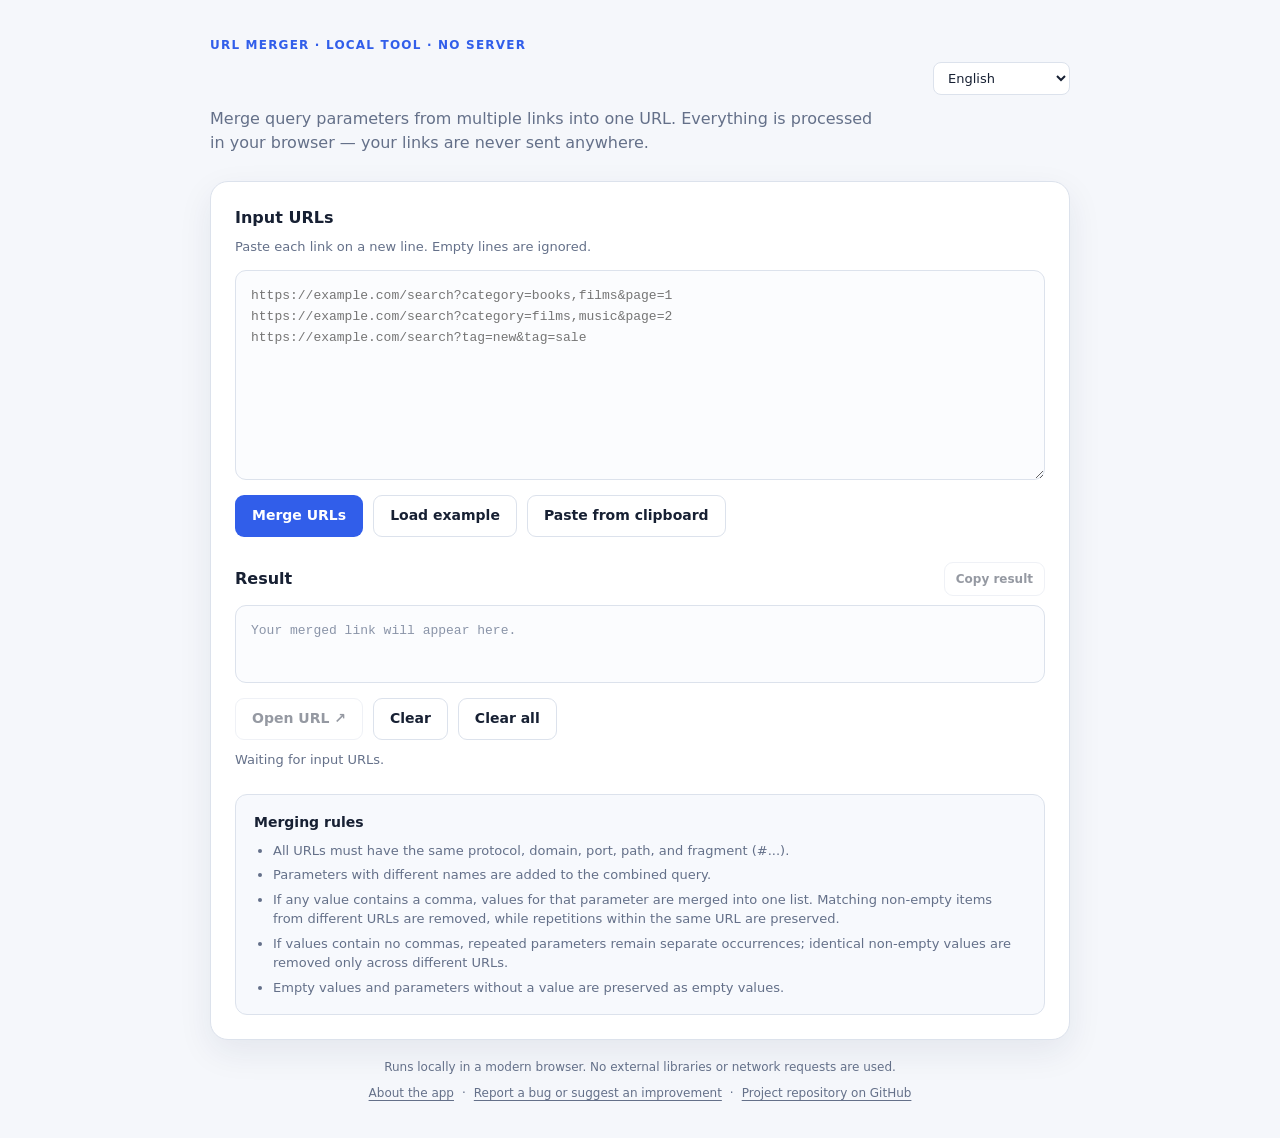
==== commit 4c1496cf: "Compact main header with shared URL Merger branding" ====
--- a/index.html
+++ b/index.html
@@ -44,9 +44,9 @@
       </div>
     </section>
     <header>
-      <p class="eyebrow" data-i18n="eyebrow">Локальний інструмент · без сервера</p>
-      <div class="language-control"><label class="visually-hidden" for="language">Language</label><select id="language" aria-label="Language"><option value="uk">Українська</option><option value="en">English</option><option value="pl">Polski</option><option value="zh-CN">简体中文</option><option value="ja">日本語</option><option value="de">Deutsch</option><option value="fr">Français</option><option value="es">Español</option><option value="pt">Português</option><option value="sw">Kiswahili</option><option value="ha">Hausa</option></select></div>
-      <h1>URL Merger</h1>
+      <div class="header-top"><p class="eyebrow"><strong class="brand-name">URL Merger</strong><span class="brand-description"> · <span data-i18n="eyebrow">Локальний інструмент · без сервера</span></span></p>
+      <div class="language-control"><label class="visually-hidden" for="language">Language</label><select id="language" aria-label="Language"><option value="uk">Українська</option><option value="en">English</option><option value="pl">Polski</option><option value="zh-CN">简体中文</option><option value="ja">日本語</option><option value="de">Deutsch</option><option value="fr">Français</option><option value="es">Español</option><option value="pt">Português</option><option value="sw">Kiswahili</option><option value="ha">Hausa</option></select></div></div>
+      <h1 class="visually-hidden">URL Merger</h1>
       <p class="intro" data-i18n="intro">Об'єднай параметри запиту з кількох посилань в один URL. Уся обробка відбувається у твоєму браузері — посилання нікуди не надсилаються.</p>
     </header>
     <section class="panel" aria-label="Об'єднання URL">
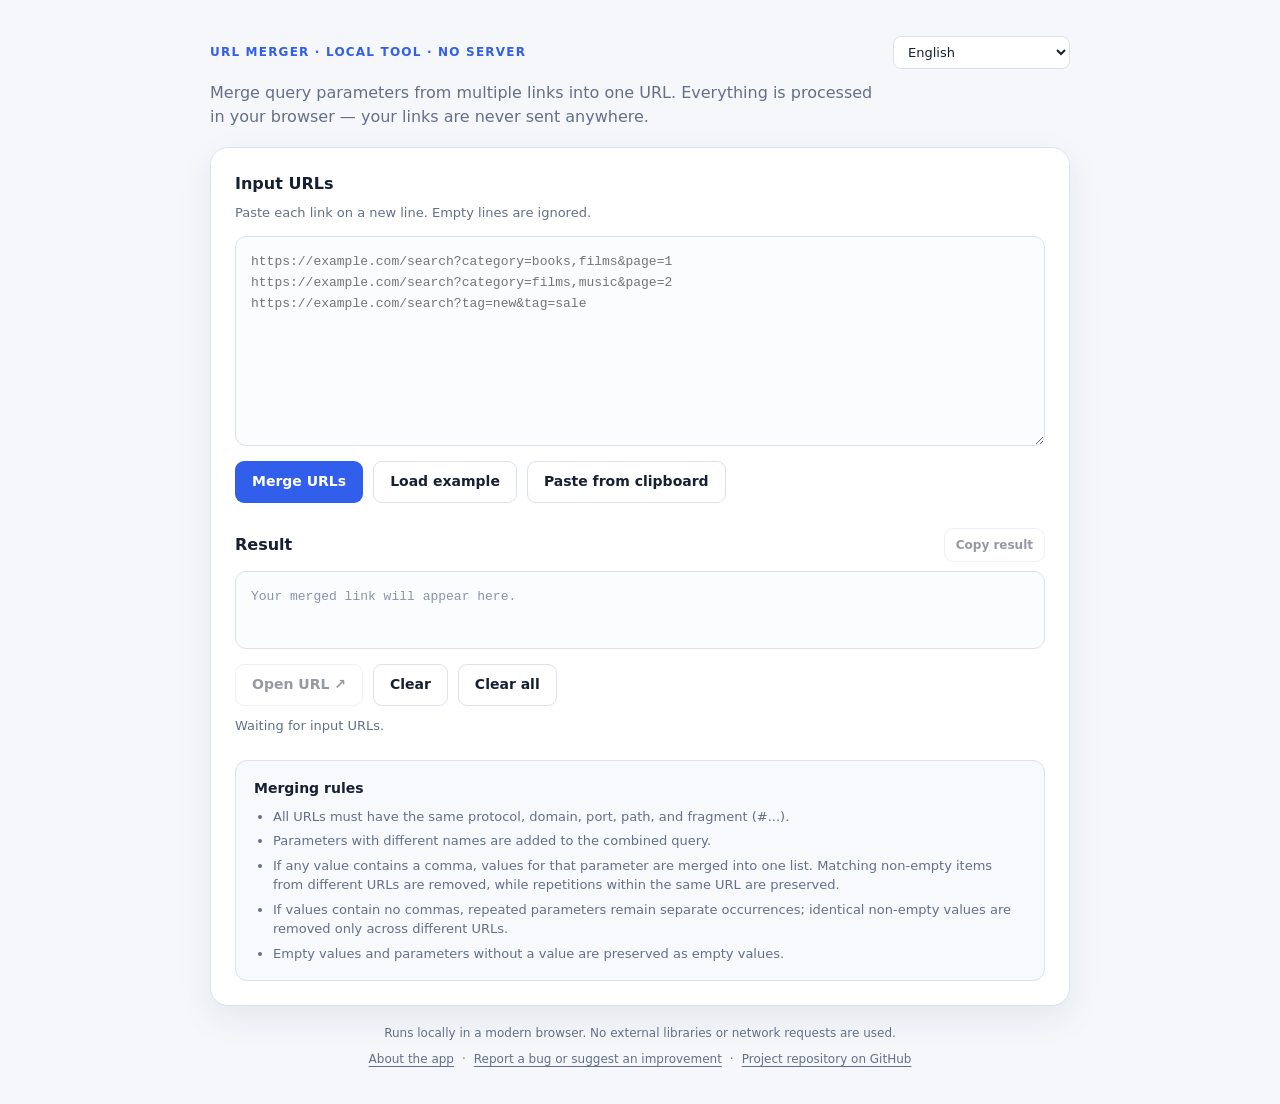
==== commit 8dca9836: "Add Indonesian, Korean and Turkish localization" ====
--- a/index.html
+++ b/index.html
@@ -45,7 +45,7 @@
     </section>
     <header>
       <div class="header-top"><p class="eyebrow"><strong class="brand-name">URL Merger</strong><span class="brand-description"> · <span data-i18n="eyebrow">Локальний інструмент · без сервера</span></span></p>
-      <div class="language-control"><label class="visually-hidden" for="language">Language</label><select id="language" aria-label="Language"><option value="uk">Українська</option><option value="en">English</option><option value="pl">Polski</option><option value="zh-CN">简体中文</option><option value="ja">日本語</option><option value="de">Deutsch</option><option value="fr">Français</option><option value="es">Español</option><option value="pt">Português</option><option value="sw">Kiswahili</option><option value="ha">Hausa</option></select></div></div>
+      <div class="language-control"><label class="visually-hidden" for="language">Language</label><select id="language" aria-label="Language"><option value="uk">Українська</option><option value="en">English</option><option value="pl">Polski</option><option value="zh-CN">简体中文</option><option value="ja">日本語</option><option value="de">Deutsch</option><option value="fr">Français</option><option value="es">Español</option><option value="pt">Português</option><option value="sw">Kiswahili</option><option value="ha">Hausa</option><option value="id">Bahasa Indonesia</option><option value="ko">한국어</option><option value="tr">Türkçe</option></select></div></div>
       <h1 class="visually-hidden">URL Merger</h1>
       <p class="intro" data-i18n="intro">Об'єднай параметри запиту з кількох посилань в один URL. Уся обробка відбувається у твоєму браузері — посилання нікуди не надсилаються.</p>
     </header>
--- a/style.css
+++ b/style.css
@@ -19,7 +19,12 @@
     * { box-sizing: border-box; }
     body { margin: 0; padding: 36px 18px; background: var(--bg); color: var(--text); font: 16px/1.5 system-ui,-apple-system,BlinkMacSystemFont,"Segoe UI",sans-serif; }
     main { width: min(860px,100%); margin: 0 auto; }
-    header { margin-bottom: 26px; }
+    header { margin-bottom: 18px; }
+    .header-top { display: flex; align-items: center; justify-content: space-between; gap: 12px; }
+    .header-top .eyebrow { margin: 0; letter-spacing: .1em; text-transform: uppercase; line-height: 1.4; }
+    .brand-name { font-weight: 800; white-space: nowrap; }
+    .brand-description { font-weight: 600; }
+    .header-top .language-control { margin: 0; flex: 0 0 auto; }
     .eyebrow { margin: 0 0 8px; color: var(--accent); font-size: 12px; font-weight: 750; letter-spacing: .1em; text-transform: uppercase; }
     h1 { margin: 0; font-size: clamp(28px,5vw,38px); line-height: 1.15; letter-spacing: -.035em; }
     .intro { max-width: 680px; margin: 12px 0 0; color: var(--muted); }
@@ -78,4 +83,4 @@
     .language-control { display:flex; justify-content: flex-end; margin-bottom: 12px }
     .language-control select { padding: 7px 30px 7px 10px; border: 1px solid var(--border); border-radius: 8px; background: var(--surface); color: var(--text); font: inherit; font-size: 13px }
     .visually-hidden {position: absolute; width: 1px; height: 1px; padding: 0; margin: -1px; overflow: hidden; clip: rect(0,0,0,0); white-space: nowrap; border: 0}
-    @media (max-width:560px) { body { padding: 22px 12px; } .panel { padding: 17px; border-radius: 14px; } .toolbar button { flex: 1 1 auto; } textarea { min-height: 190px; } }
+    @media (max-width:560px) { .header-top { align-items: flex-start; } .header-top .eyebrow { font-size: 11px; } body { padding: 22px 12px; } .panel { padding: 17px; border-radius: 14px; } .toolbar button { flex: 1 1 auto; } textarea { min-height: 190px; } }
